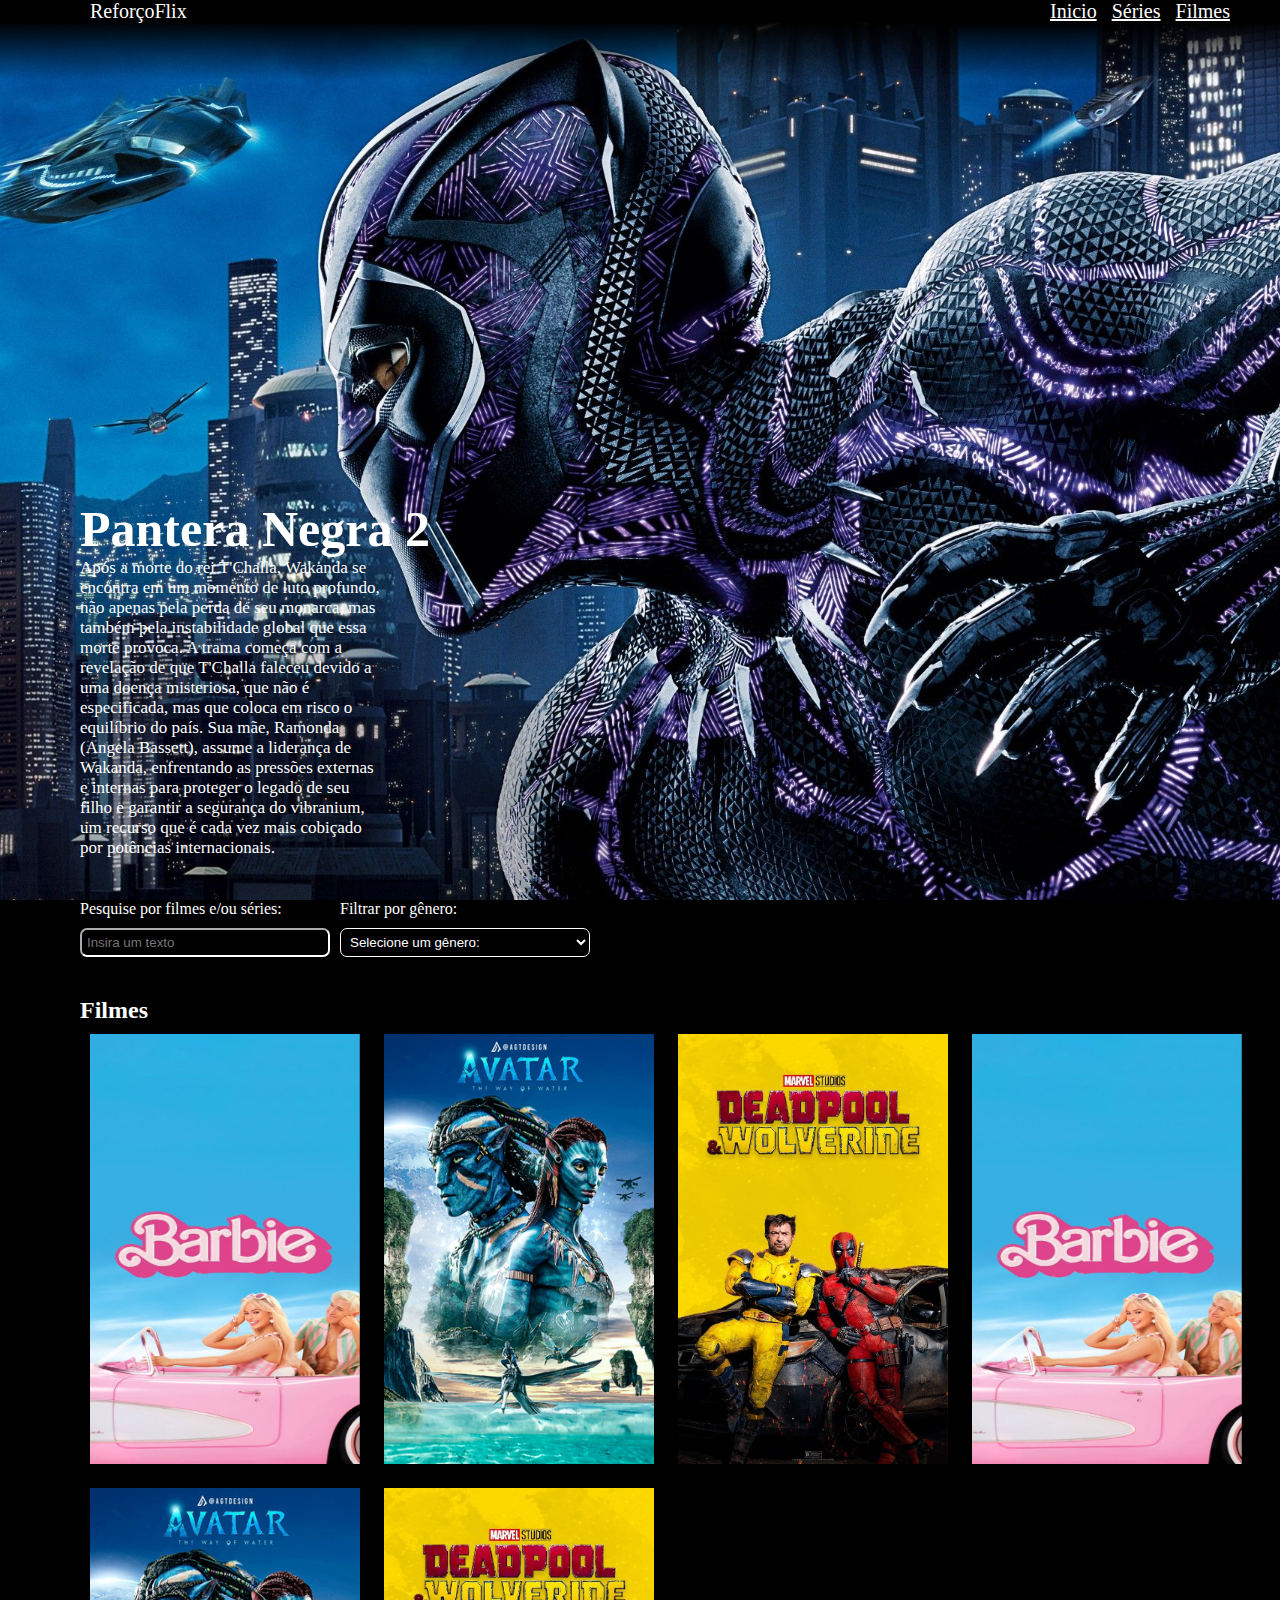
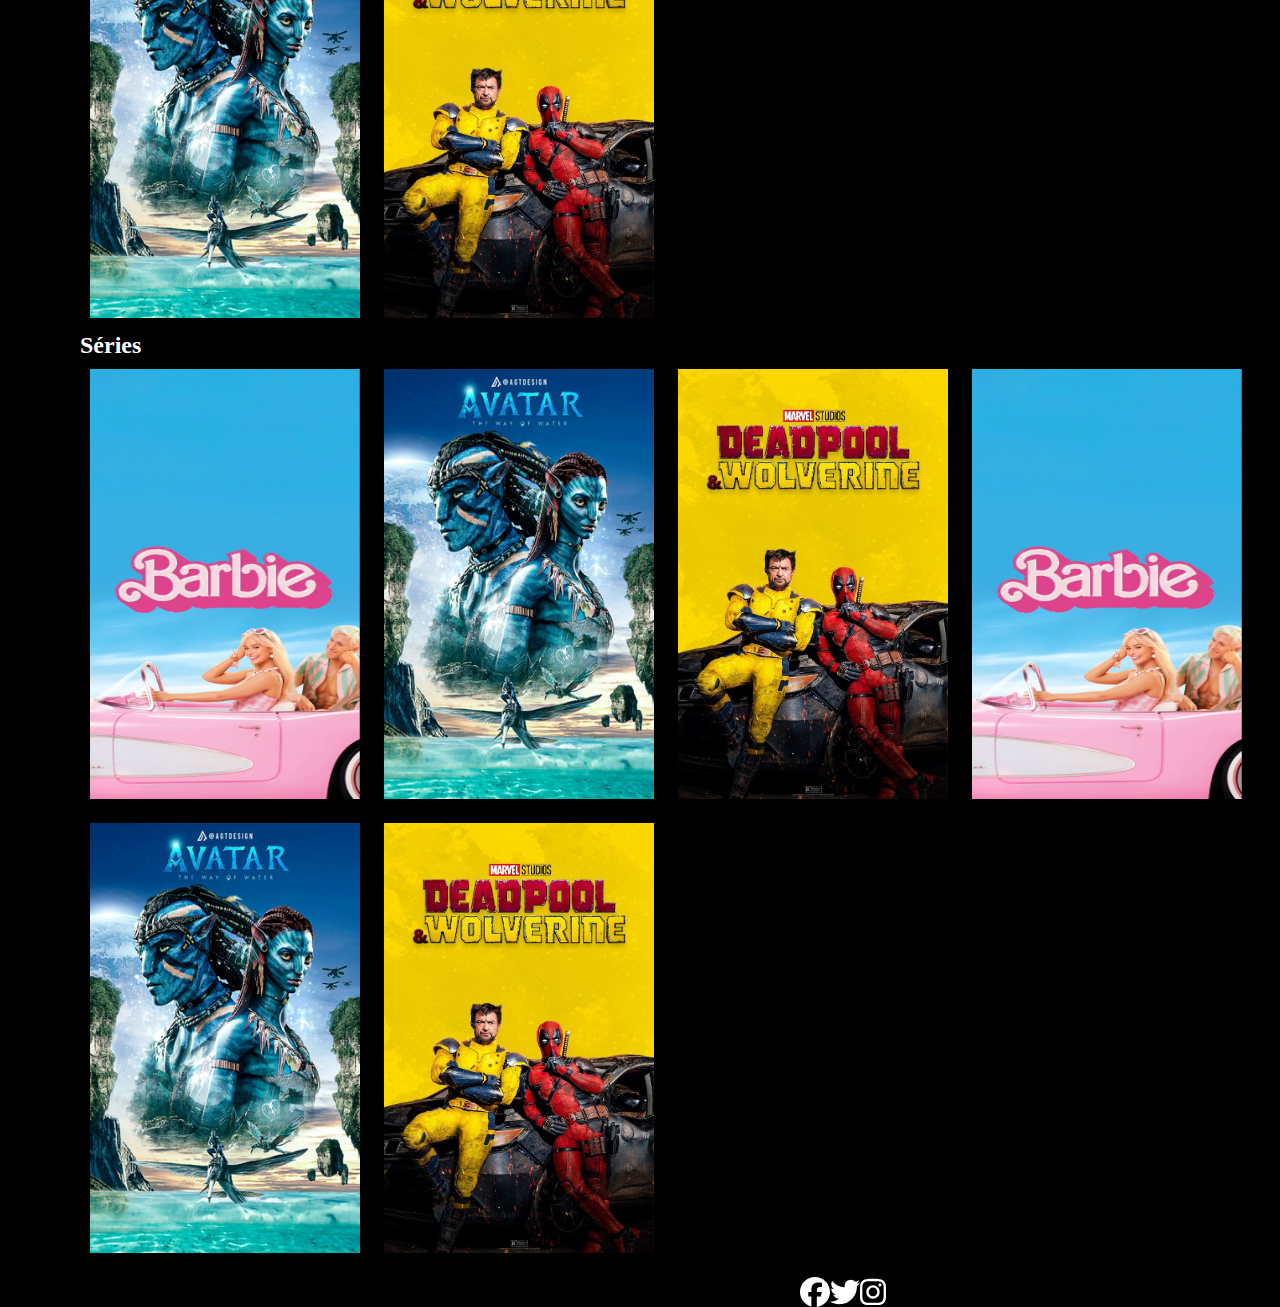
==== index.html @ 804d031f "actualizacion" ====
<!DOCTYPE html>
<html lang="pt-br">
<head>
    <meta charset="UTF-8">
    <meta name="viewport" content="width=device-width, initial-scale=1.0">
    <title>SEnaiflix</title>
</head>
<body>

    <SCript>
        
        window.location.href = "home/";

    </SCript>
    
</body>
</html>
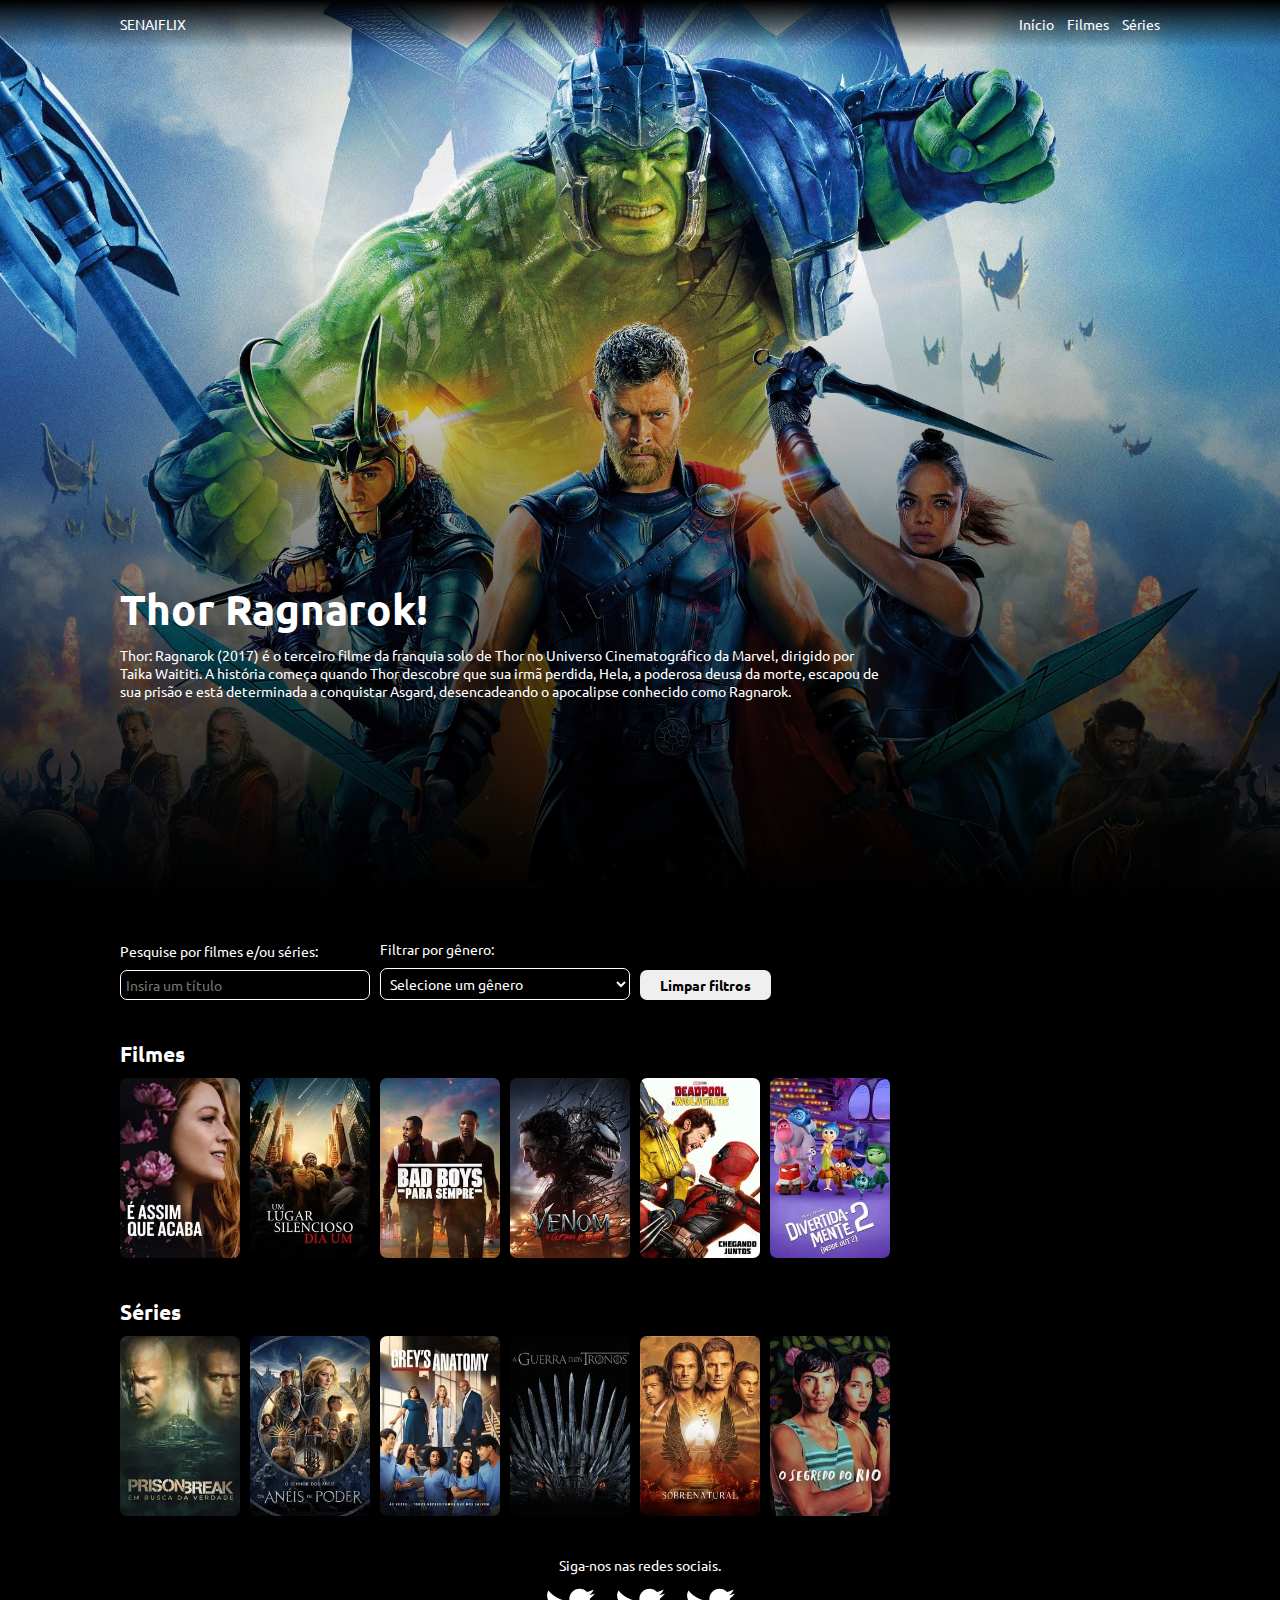
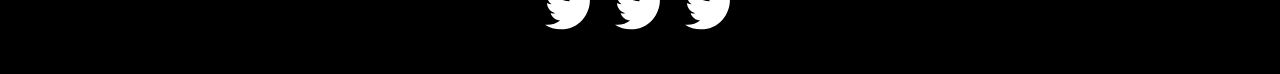
==== commit d449084b: "Criando meu rpeo" ====
--- a/index.html
+++ b/index.html
@@ -1,17 +1,17 @@
 <!DOCTYPE html>
-<html lang="pt-br">
+<html lang="pt-BR">
 <head>
     <meta charset="UTF-8">
     <meta name="viewport" content="width=device-width, initial-scale=1.0">
-    <title>SEnaiflix</title>
+    <title>SENAIFLIX</title>
 </head>
 <body>
+    
+    <script>
 
-    <SCript>
-        
         window.location.href = "home/";
 
-    </SCript>
-    
+    </script>
+
 </body>
 </html>